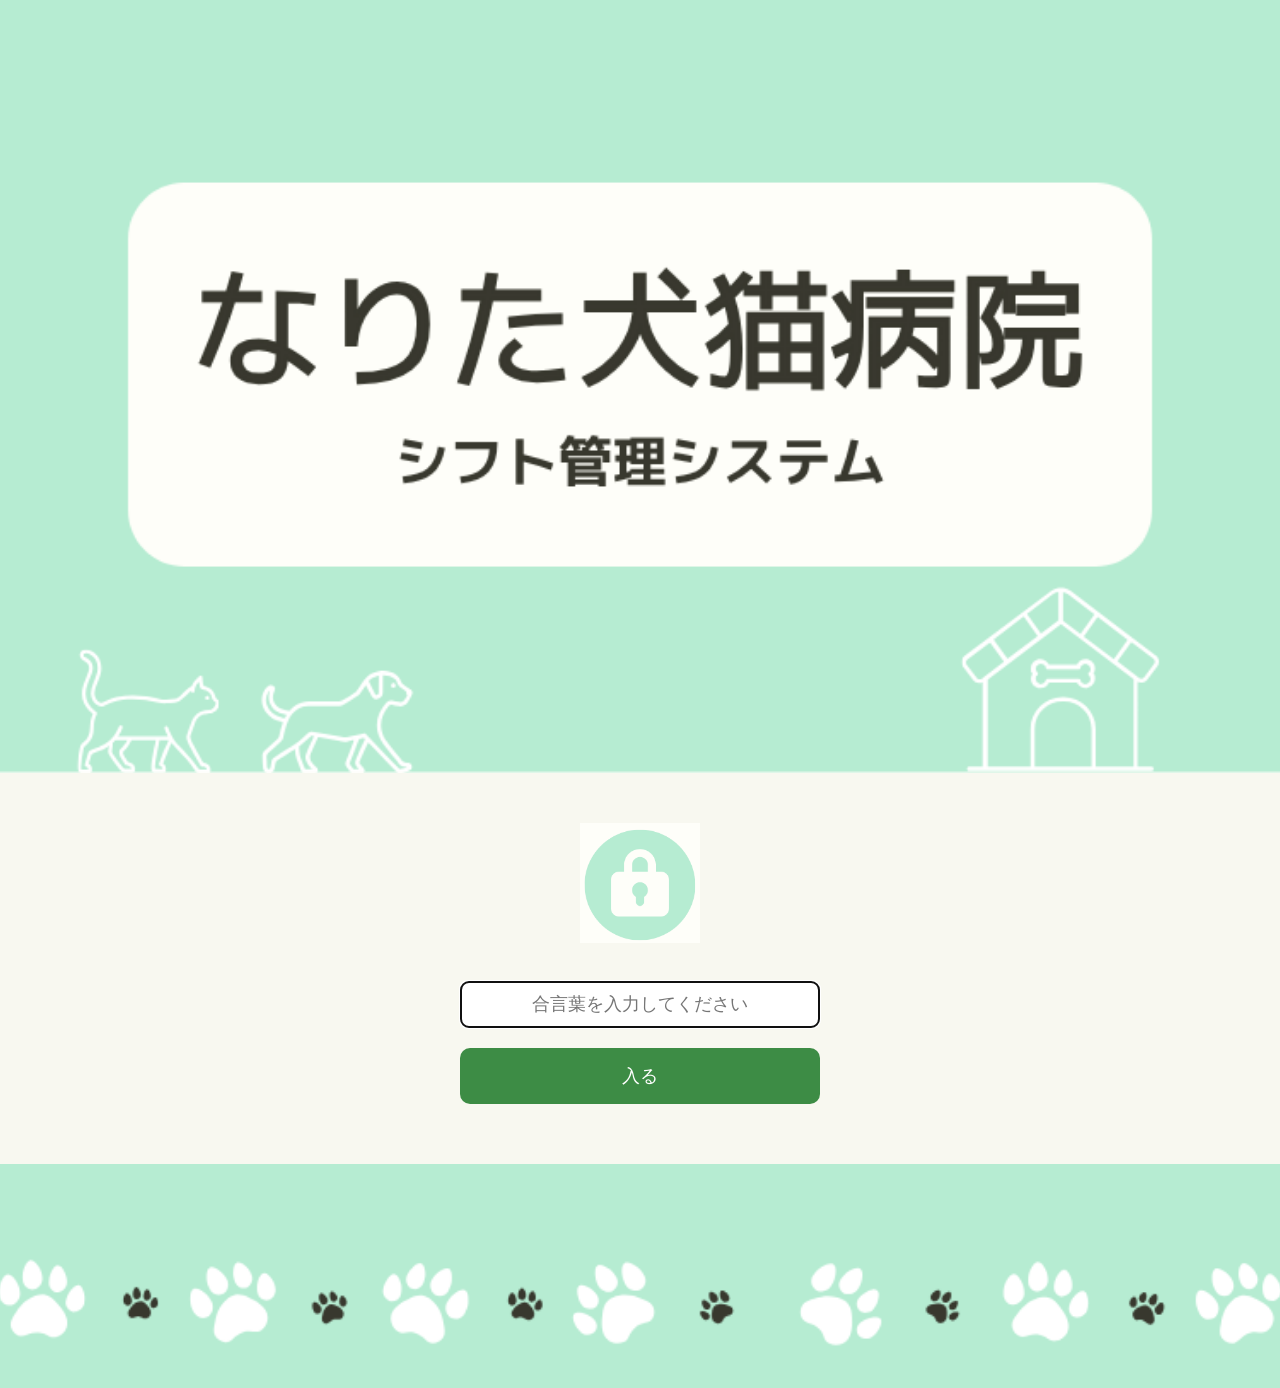
==== login.html @ 854118de "合言葉画面をCanvaデザインの専用ページに変更" ====
<!DOCTYPE html>
<html lang="ja">
<head>
    <meta charset="UTF-8">
    <meta name="viewport" content="width=device-width, initial-scale=1.0">
    <title>ログイン | ナリタシフト</title>

    <link rel="preconnect" href="https://fonts.googleapis.com">
    <link href="https://fonts.googleapis.com/css2?family=M+PLUS+Rounded+1c:wght@400;700;800&display=swap" rel="stylesheet">

    <link rel="stylesheet" href="style.css">
    <link rel="manifest" href="manifest.json">
    <link rel="apple-touch-icon" href="images/icon-180.png">
    <meta name="apple-mobile-web-app-capable" content="yes">
    <meta name="apple-mobile-web-app-status-bar-style" content="default">
    <meta name="apple-mobile-web-app-title" content="ナリタシフト">
    <meta name="theme-color" content="#5fc9c0">
</head>

<body>

<div class="top-page">

    <div class="top-header-image"></div>

    <section class="hero login-hero">

        <div class="lock-icon-wrap">
            <img src="images/lock-icon.png" alt="鍵アイコン">
        </div>

        <div class="login-card">

            <p id="loginErrorMsg" class="login-error" style="display:none;">合言葉が違います</p>

            <input type="password" id="loginPasswordInput" placeholder="合言葉を入力してください" autocomplete="off">

            <button id="loginSubmitButton">入る</button>

        </div>

    </section>

    <div class="top-footer-image"></div>

</div>

<script src="script.js"></script>
<script src="auth.js"></script>

</body>
</html>
---- style.css ----
/* =====================================
   ナリシフト Version1 共通スタイル
===================================== */

*{
    margin:0;
    padding:0;
    box-sizing:border-box;
}

body{
    font-family:
        "M PLUS Rounded 1c",
        "Hiragino Kaku Gothic ProN",
        "Yu Gothic",
        sans-serif;

    background:#fefef9;
    color:#333333;
}


/* -------------------------
    全体
--------------------------*/

.container{
    width:95%;
    max-width:1100px;
    margin:auto;
    padding:30px 0;
}

/* -------------------------
    ヘッダー
--------------------------*/

.header{

    text-align:center;

    margin-bottom:50px;

}

.hospital-name{

    font-size:22px;

    font-weight:bold;

    margin-bottom:20px;

}

.title{

    font-size:48px;

    color:#3d8c45;

    margin-bottom:15px;

    font-weight:bold;

}


.subtitle{

    font-size:22px;

    color:#555;

}

/* -------------------------
    メニュー
--------------------------*/

.menu-grid{

    display:grid;

    grid-template-columns:repeat(auto-fit,minmax(320px,1fr));

    gap:35px;

}

.menu-card{

    background:white;

    border-radius:20px;

    padding:45px 30px;

    text-align:center;

    cursor:pointer;

    transition:.3s;

    box-shadow:0 6px 18px rgba(0,0,0,.12);

}

.menu-card:hover{

    transform:translateY(-8px);

    box-shadow:0 10px 28px rgba(0,0,0,.18);

}

.icon{

    font-size:70px;

    margin-bottom:20px;

}

.menu-card h2{

    color:#3d8c45;

    margin-bottom:15px;

    font-size:34px;

}


.menu-card p{

    font-size:18px;

    color:#555;

    line-height:1.8;

}

/* -------------------------
    共通ボタン
--------------------------*/
button{

    background:#3d8c45;

    color:white;

    border:none;

    border-radius:10px;

    padding:14px 30px;

    font-size:18px;

    cursor:pointer;

    transition:.2s;

}

button:hover{

    background:#2e7031;

}


/* -------------------------
    入力欄
--------------------------*/

select,
input,
textarea{

    width:100%;

    padding:12px;

    margin-top:8px;

    margin-bottom:20px;

    border:1px solid #b8d8b8;

    border-radius:8px;

    font-size:16px;

    background:white;

}

textarea{

    resize:vertical;

}

/* -------------------------
    カード
--------------------------*/

.card{

    background:white;

    border-radius:18px;

    padding:25px;

    margin-bottom:25px;

    box-shadow:0 4px 15px rgba(0,0,0,.08);

}

/* -------------------------
    フッター
--------------------------*/

.footer{

    text-align:center;

    margin-top:60px;

    color:#666;

    line-height:2;

    font-size:15px;

}

/* -------------------------
    レスポンシブ
--------------------------*/

@media(max-width:768px){

.title{

    font-size:48px;

}

.hospital-name{

    font-size:18px;

}

.subtitle{

    font-size:18px;

}

.menu-card{

    padding:35px 20px;

}

.menu-card h2{

    font-size:28px;

}

.icon{

    font-size:55px;

}

}

@media(max-width:480px){

.title{

    font-size:38px;

}

.menu-grid{

    grid-template-columns:1fr;

}

.container{

    width:94%;

}

}
/* -------------------------
    カレンダー
--------------------------*/

#calendar{

    display:grid;

    grid-template-columns:repeat(7,1fr);

    gap:6px;

}

.calendar-weekday{

    text-align:center;

    font-weight:bold;

    color:#2e7d32;

    padding:6px 0;

}

.calendar-day{

    background:#f7fbf5;

    border:1px solid #d8ecd6;

    border-radius:8px;

    min-height:70px;

    padding:6px;

    cursor:pointer;

    transition:.2s;

}

.calendar-day:hover{

    background:#e6f4e2;

}

.calendar-day.selected{

    border:2px solid #3d8c45;

    background:#dff0dc;

}

.day-number{

    font-size:14px;

    font-weight:bold;

    color:#234d20;

}

.day-info{

    font-size:11px;

    color:#3d8c45;

    margin-top:4px;

    line-height:1.3;

}
/* -------------------------
    管理者カレンダー
--------------------------*/

.manager-day-line{

    font-size:10px;

    margin-top:3px;

    font-weight:bold;

    line-height:1.4;

}
/* =====================================
   トップ画面専用デザイン
===================================== */

.top-page{

    background:#f8f8f0;

}

.top-header-image{

    width:100%;

    aspect-ratio:750/453;

    background-image:url('images/top-header-bg.png');

    background-size:cover;

    background-position:center;

}

.top-footer-image{

    width:100%;

    aspect-ratio:750/131;

    background-image:url('images/top-footer-bg.png');

    background-size:cover;

    background-position:center;

    margin-top:40px;

}

.hero{

    text-align:center;

    padding:50px 6% 20px;

}

.menu-grid{

    display:grid;

    grid-template-columns:repeat(auto-fit,minmax(280px,1fr));

    gap:30px;

    max-width:600px;

    margin:0 auto;

}

.menu-card{

    position:relative;

    background:white;

    border-radius:20px;

    padding:40px 25px 70px;

    text-align:center;

    cursor:pointer;

    transition:.3s;

    box-shadow:0 6px 18px rgba(0,0,0,.1);

}


.menu-card:hover{

    transform:translateY(-6px);

    box-shadow:0 10px 24px rgba(0,0,0,.15);

}

.menu-card .icon{

    font-size:60px;

    margin-bottom:15px;

}

.menu-card h2{

    color:#2e7d32;

    margin-bottom:10px;

    font-size:26px;

}

.menu-card p{

    font-size:15px;

    color:#666;

    line-height:1.7;

}

.card-arrow{

    position:absolute;

    bottom:20px;

    right:20px;

    width:34px;

    height:34px;

    background:#5ca75c;

    color:white;

    border-radius:50%;

    display:flex;

    align-items:center;

    justify-content:center;

    font-size:18px;

}
/* -------------------------
    スタッフカラードット
--------------------------*/

.staff-dot{

    display:inline-block;

    width:10px;

    height:10px;

    border-radius:50%;

    margin-right:6px;

    vertical-align:middle;

}

.staff-list-item{

    display:flex;

    align-items:center;

    margin-bottom:10px;

    font-size:16px;

}

.manager-day-line{

    display:flex;

    align-items:center;

    font-size:10px;

    margin-top:3px;

    font-weight:bold;

    line-height:1.4;

}
/* -------------------------
    カスタムプルダウン
--------------------------*/

.custom-select{

    position:relative;

    margin-top:8px;

    margin-bottom:20px;

}

.custom-select-trigger{

    display:flex;

    align-items:center;

    justify-content:space-between;

    padding:12px;

    border:1px solid #b8d8b8;

    border-radius:8px;

    background:white;

    font-size:16px;

    cursor:pointer;

}

.custom-select-arrow{

    font-size:12px;

    color:#888;

}

.custom-select-options{

    display:none;

    position:absolute;

    top:calc(100% + 6px);

    left:0;

    right:0;

    background:white;

    border:1px solid #b8d8b8;

    border-radius:8px;

    box-shadow:0 6px 18px rgba(0,0,0,.12);

    z-index:10;

    overflow:hidden;

}

.custom-select-options.open{

    display:block;

}

.custom-select-option{

    display:flex;

    align-items:center;

    padding:12px;

    cursor:pointer;

    transition:.15s;

}

.custom-select-option:hover{

    background:#eef7ea;

}
/* -------------------------
    線画アイコン
--------------------------*/

.material-symbols-rounded{

    font-size:60px;

    color:#3d8c45;

}
/* -------------------------
    取消ボタン
--------------------------*/

.cancel-button{

    background:white;

    color:#c0392b;

    border:1px solid #c0392b;

    margin-left:10px;

}

#unconfirmButton{

    margin-left:0;

    display:block;

}


.cancel-button:hover{

    background:#fdecea;

}
/* -------------------------
    確定ステータス
--------------------------*/

.status-pending{

    color:#c0392b;

    font-weight:bold;

}

.status-confirmed{

    color:#2e7031;

    font-weight:bold;

}

button:disabled{

    background:#ccc;

    cursor:not-allowed;

}
/* =====================================
   印刷用スタイル（管理者画面）
===================================== */

@media print{

    @page{

        size:A4 landscape;

        margin:8mm;

    }

    body{

        background:white;

    }

    .no-print{

        display:none !important;

    }

    .staff-dot{

        -webkit-print-color-adjust:exact;

        print-color-adjust:exact;

        color-adjust:exact;

    }

    .container{

        width:100%;

        padding:0;

    }

    .card{

        box-shadow:none;

        padding:0;

        margin-bottom:8px;

    }

    .card h2{

        font-size:15px;

        margin-bottom:6px;

    }

    .staff-list-item{

        display:inline-flex;

        margin-right:18px;

        margin-bottom:0;

        font-size:12px;

    }

    #calendar{

        gap:2px;

    }

    .calendar-weekday{

        font-size:11px;

        padding:2px 0;

    }

    .calendar-day{

        border:1px solid #ccc;

        min-height:50px;

        padding:3px;

        background:white;

    }

    .calendar-day:hover{

        background:white;

    }

    .day-number{

        font-size:11px;

    }

    .manager-day-line{

        font-size:8px;

    }

}


/* -------------------------
    確定シフト表示
--------------------------*/

.confirmed-row{

    padding:8px 0;

    border-bottom:1px solid #eee;

    font-size:15px;

}
/* -------------------------
    スタッフ管理
--------------------------*/

.staff-manage-row{

    display:flex;

    align-items:center;

    gap:10px;

    padding:10px 0;

    border-bottom:1px solid #eee;

    font-size:14px;

}

.staff-manage-patterns{

    color:#777;

    font-size:12px;

}
/* -------------------------
    締切の案内文
--------------------------*/

.deadline-note{

    background:#fff7e6;

    border:1px solid #f0d78c;

    color:#8a6d1a;

    padding:10px 14px;

    border-radius:8px;

    font-size:14px;

    margin:10px 0 20px;

}
/* -------------------------
    月送りボタン
--------------------------*/

.month-nav{

    display:flex;

    align-items:center;

    justify-content:space-between;

    margin-bottom:15px;

}

.month-nav h2{

    margin:0;

}

.month-nav-btn{

    background:white;

    color:#3d8c45;

    border:1px solid #b8d8b8;

    border-radius:8px;

    padding:8px 14px;

    font-size:16px;

    cursor:pointer;

}

.month-nav-btn:hover{

    background:#eef7ea;

}
/* -------------------------
    カレンダー横スクロール対応
--------------------------*/

.calendar-scroll{

    overflow-x:auto;

    -webkit-overflow-scrolling:touch;

    padding-bottom:6px;

}

#calendar,
#confirmedCalendar,
#adminCalendar{

    min-width:640px;

}
/* -------------------------
    ログイン画面
--------------------------*/

.login-hero{

    padding-top:50px;

}

.lock-icon-wrap{

    display:flex;

    justify-content:center;

    margin-bottom:30px;

}

.lock-icon-wrap img{

    width:120px;

    height:120px;

}

.login-card{

    max-width:360px;

    margin:0 auto;

    text-align:center;

}

.login-error{

    color:#c0392b;

    font-size:14px;

    margin-bottom:15px;

}

#loginPasswordInput{

    text-align:center;

    font-size:18px;

}

#loginSubmitButton{

    width:100%;

    font-size:18px;

    padding:16px;

}
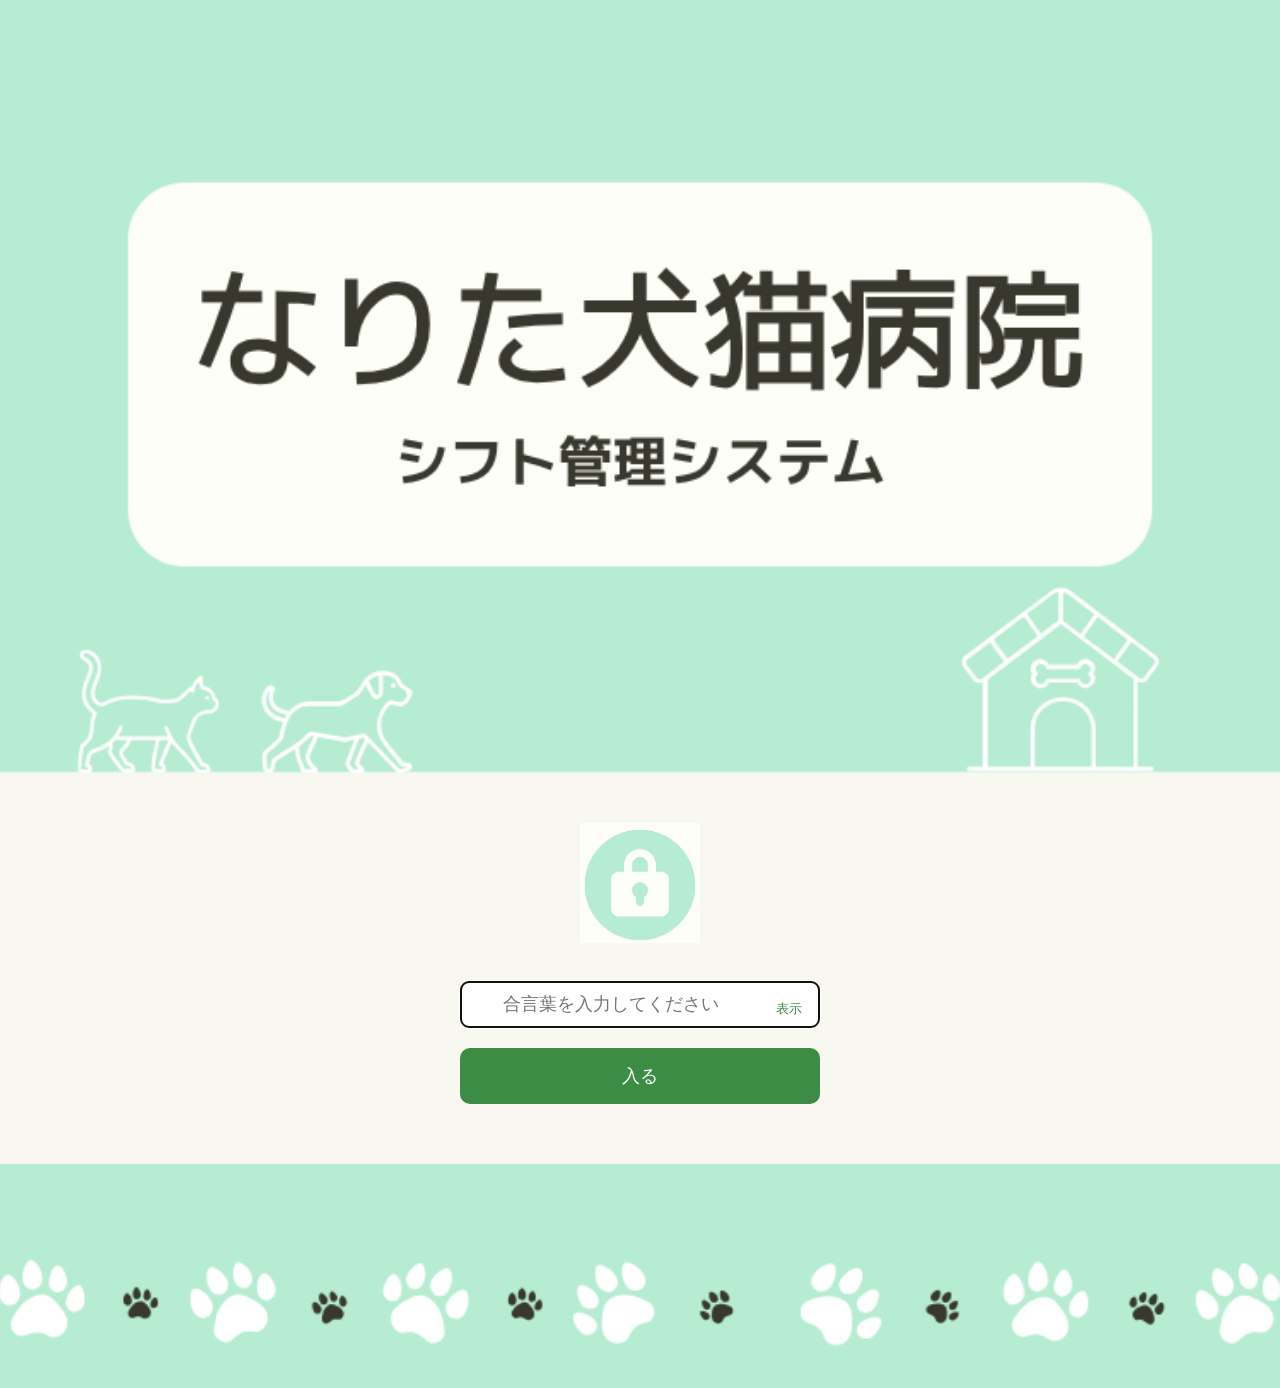
==== commit d617b869: "合言葉入力欄に表示切り替えボタンを追加" ====
--- a/login.html
+++ b/login.html
@@ -29,15 +29,19 @@
             <img src="images/lock-icon.png" alt="鍵アイコン">
         </div>
 
-        <div class="login-card">
+       <div class="login-card">
 
-            <p id="loginErrorMsg" class="login-error" style="display:none;">合言葉が違います</p>
+    <p id="loginErrorMsg" class="login-error" style="display:none;">合言葉が違います</p>
 
-            <input type="password" id="loginPasswordInput" placeholder="合言葉を入力してください" autocomplete="off">
+    <div class="password-input-wrap">
+        <input type="password" id="loginPasswordInput" placeholder="合言葉を入力してください" autocomplete="off">
+        <button type="button" id="togglePasswordBtn" class="toggle-password-btn">表示</button>
+    </div>
 
-            <button id="loginSubmitButton">入る</button>
+    <button id="loginSubmitButton">入る</button>
 
-        </div>
+</div>
+
 
     </section>
 
--- a/style.css
+++ b/style.css
@@ -1069,3 +1069,50 @@
     padding:16px;
 
 }
+/* -------------------------
+    パスワード表示切り替え
+--------------------------*/
+
+.password-input-wrap{
+
+    position:relative;
+
+}
+
+.password-input-wrap input{
+
+    padding-right:70px;
+
+}
+
+.toggle-password-btn{
+
+    position:absolute;
+
+    right:8px;
+
+    top:50%;
+
+    transform:translateY(-58%);
+
+    background:none;
+
+    color:#3d8c45;
+
+    border:none;
+
+    padding:6px 10px;
+
+    font-size:13px;
+
+    cursor:pointer;
+
+}
+
+.toggle-password-btn:hover{
+
+    background:#eef7ea;
+
+    border-radius:6px;
+
+}
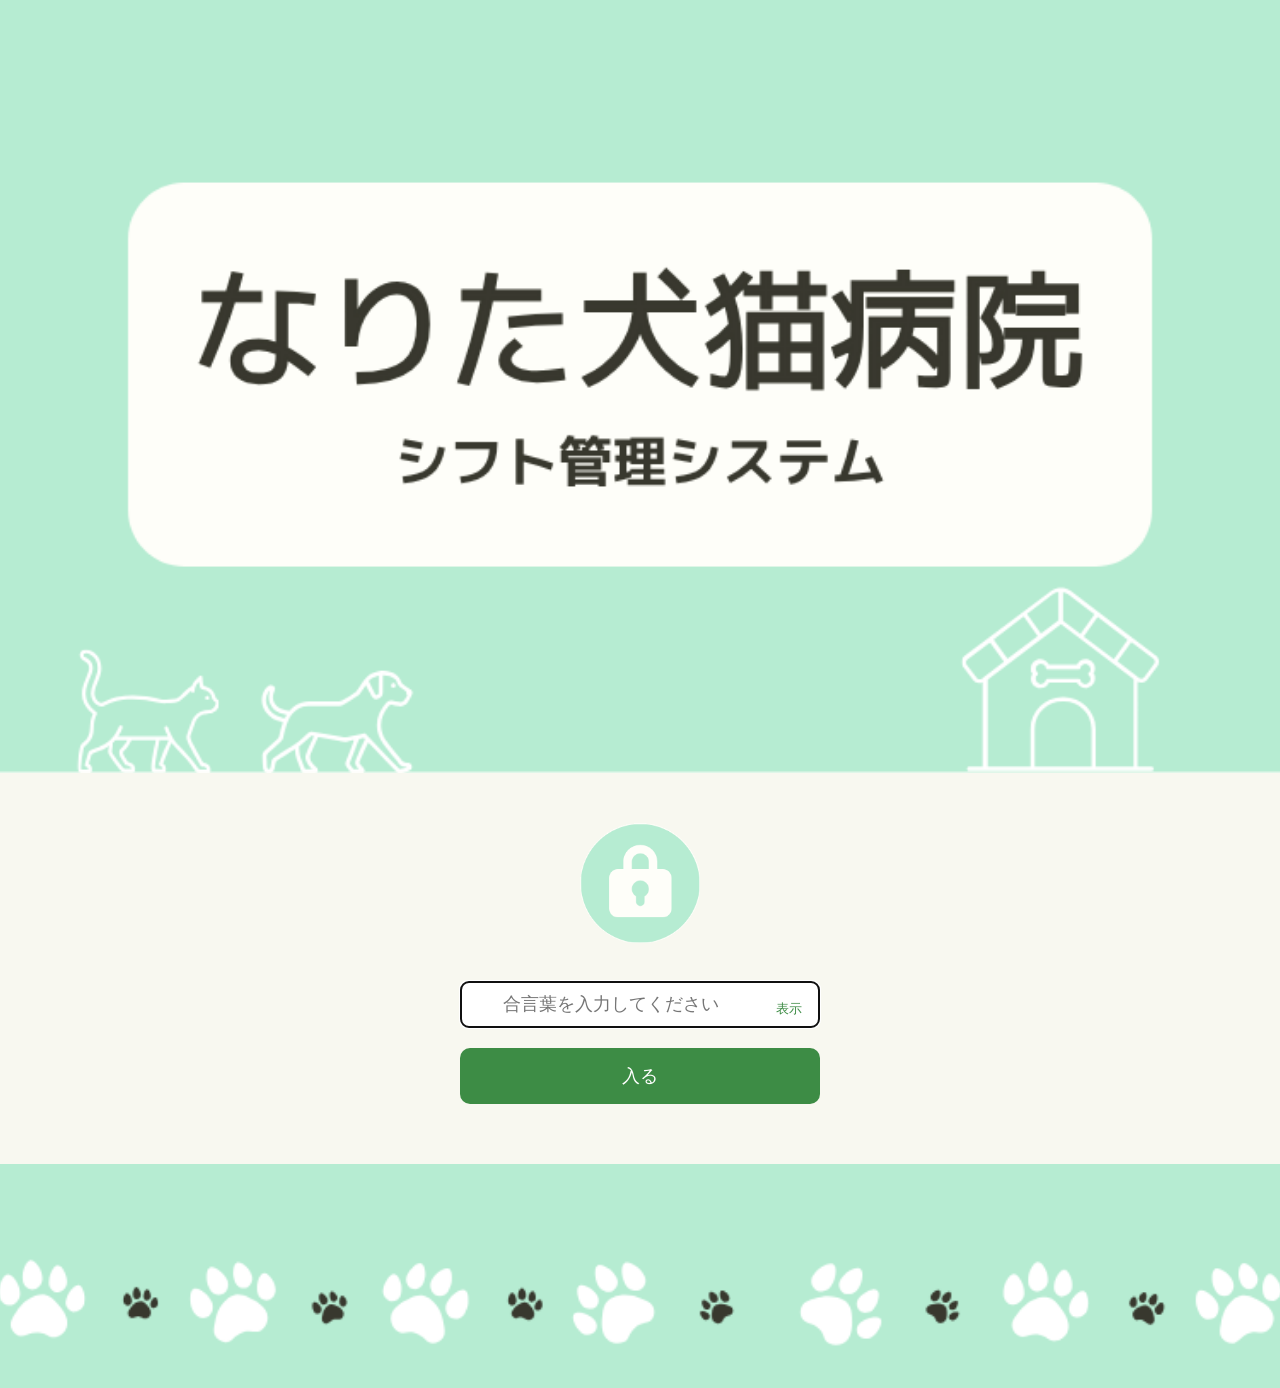
==== commit 827748e3: "鍵アイコンを円形に修正、パスワード欄を日本語入力対応に変更" ====
--- a/login.html
+++ b/login.html
@@ -34,9 +34,10 @@
     <p id="loginErrorMsg" class="login-error" style="display:none;">合言葉が違います</p>
 
     <div class="password-input-wrap">
-        <input type="password" id="loginPasswordInput" placeholder="合言葉を入力してください" autocomplete="off">
+        <input type="text" id="loginPasswordInput" class="masked-input" placeholder="合言葉を入力してください" autocomplete="off">
         <button type="button" id="togglePasswordBtn" class="toggle-password-btn">表示</button>
     </div>
+    
 
     <button id="loginSubmitButton">入る</button>
 
--- a/style.css
+++ b/style.css
@@ -1116,3 +1116,14 @@
     border-radius:6px;
 
 }
+/* -------------------------
+    パスワードのマスク表示（日本語入力対応）
+--------------------------*/
+
+.masked-input{
+
+    -webkit-text-security:disc;
+
+    text-security:disc;
+
+}
